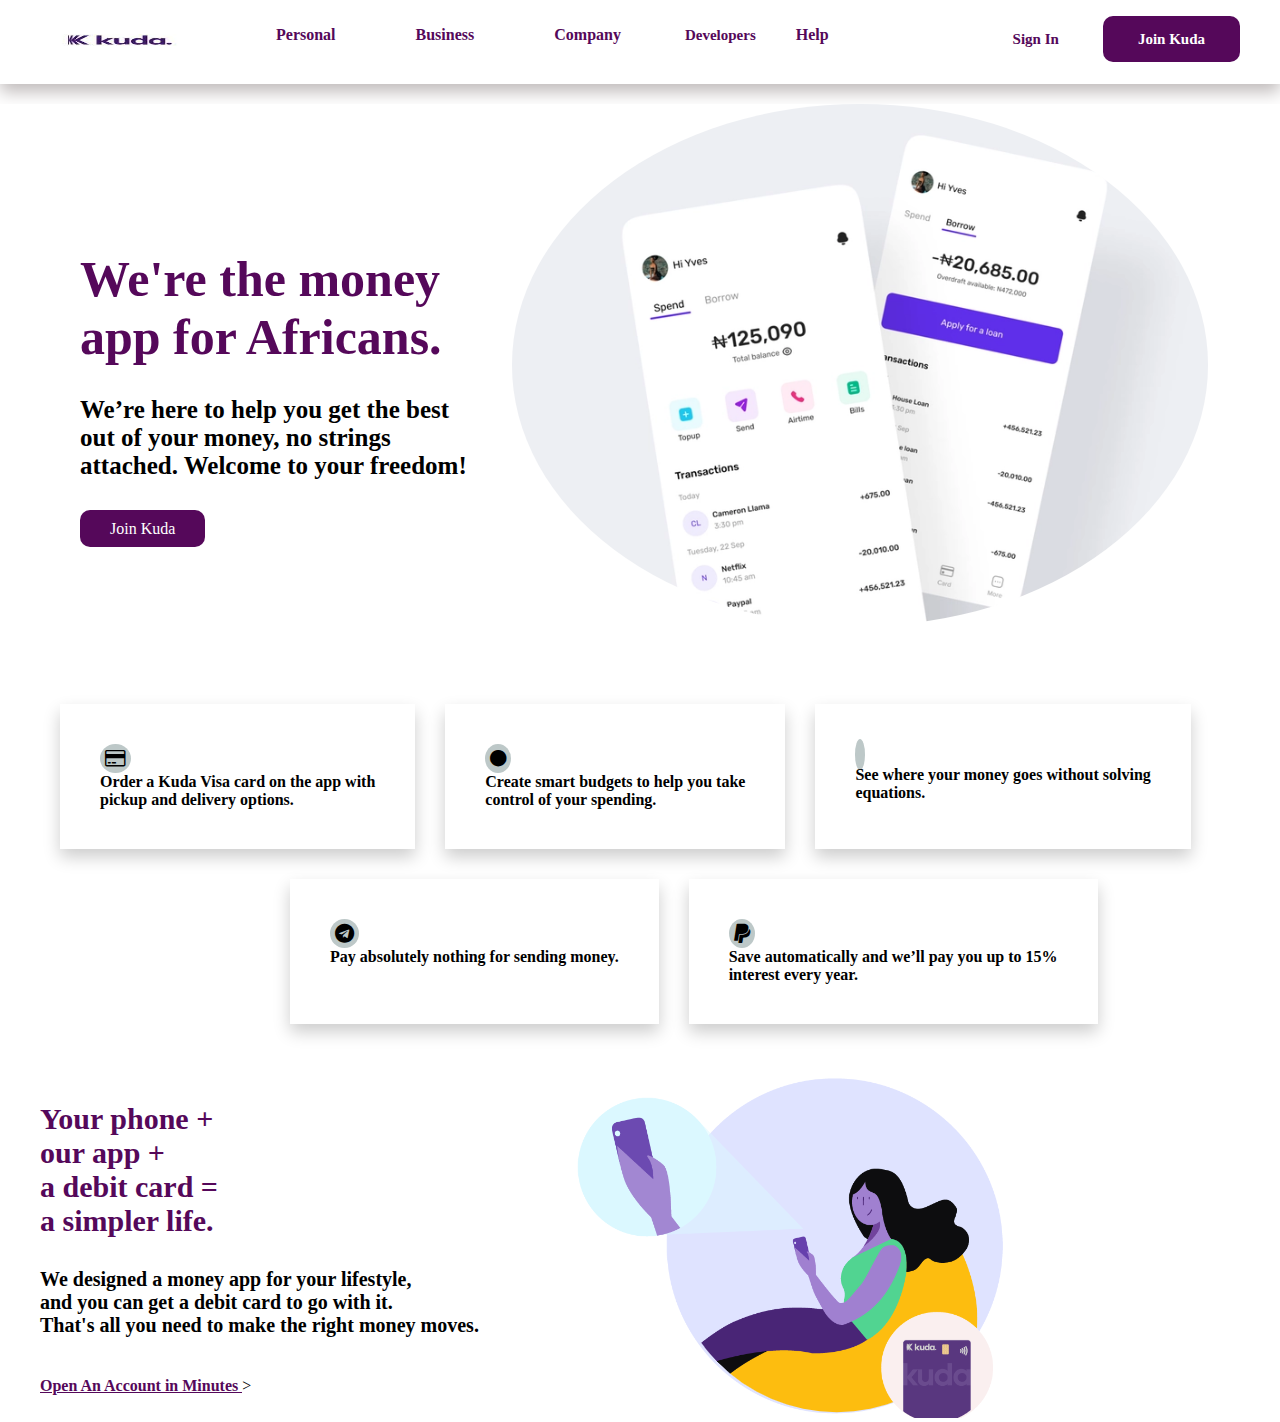
==== index.html @ 95c788d4 "first commit" ====
<!DOCTYPE html>
<html lang="en">
<head>
    <meta charset="UTF-8">
    <meta http-equiv="X-UA-Compatible" content="IE=edge">
    <meta name="viewport" content="width=device-width, initial-scale=1.0">
    <link rel="shortcut icon" href="image/logo.png" type="image/x-icon">
    <link rel="stylesheet" href="css/main.css">
    <link rel="stylesheet" href="https://use.fontawesome.com/releases/v5.8.1/css/all.css" integrity="sha384-50oBUHEmvpQ+1lW4y57PTFmhCaXp0ML5d60M1M7uH2+nqUivzIebhndOJK28anvf" crossorigin="anonymous">
    <link rel="stylesheet" href="https://cdnjs.cloudflare.com/ajax/libs/font-awesome/4.7.0/css/font-awesome.min.css">
    <title>Kuda | The Money App For Africans</title>
</head>
<body>
    <div class="container">
        <div class="header">
        <div class="logo">
           <a href=""><img src="image/logow.jpeg" alt=""></a> 
        </div>
        <div class="link">
            <div class="dropdown">
                <button class="dropbtn">Personal</button>
                <div class="dropdown-content">
                  <a href="#">Kuda Card</a>
                  <a href="#">Investments</a>
                  <a href="#">Spend</a>
                  <a>Save</a>
                 <a>Budjets</a>
                <a>Borrow</a>
                </div>
              </div>
              <div class="dropdown">
                <button class="dropbtn">Business</button>
                <div class="dropdown-content">
                  <a href="#">Discover Business</a>
                  <a href="#">Business Registration</a>
                  <a href="#">SoftPos</a>
                  
                  </div>
                </div>
                <div class="dropdown">
                    <button class="dropbtn">Company</button>
                    <div class="dropdown-content">
                      <a href="#">Blog</a>
                      <a href="#">Join Our Team</a>
                      <a href="#">About Us</a>
                      
                      </div>
                    </div>
            <a href="">Developers</a>
            <div class="dropdown">
                <button class="dropbtn">Help</button>
                <div class="dropdown-content">
                  <a href="#">Get Help</a>
                  <a href="#">Scam Awareness</a>
                  <a href="#">FAQs</a>
                  <a href="">Security</a>
                  
                  </div>
                </div>
            
        </div>
        <div class="enter">
            <a href="" class="sign">Sign In</a>
            <a href="" class="join">Join Kuda</a>
        </div>
        <div class="country">
            <img src="image/naija.png" alt="">
        </div>
    </div>

    <div class="container1">
        <div class="content">
            <h1>We're the money app for Africans.</h1>
            <h3>We’re here to help you get the best out of your money, no strings attached.
                Welcome to your freedom!</h3>
                <div class="btn"> <a href="" class="">Join Kuda</a></div>

        </div>
        <div class="image">
            <img src="image/kuda.webp" alt="">
        </div>
    </div>

    <div class="container2">
        <div id="div1" class="divc3">
            <i class="fa fa-credit-card"></i><br>
            <h4>Order a Kuda Visa card on the app with <br> pickup and delivery options.</h4>
        </div>
        <div id="div2" class="divc3">
            <i class="fa fa-circle"></i>
            <br><h4>Create smart budgets to help you take <br> control of your spending.</h4>
        </div>
        <div id="div3" class="divc3">
            <i class="fas fa-network-wired"></i><br>
            <h4>See where your money goes without solving <br> equations.</h4>
        </div>
        <div style="padding:40px 100px;"> </div>
        <div id="div4" class="divc3">
            <i class="fa fa-telegram"></i>
            <br><h4>Pay absolutely nothing for sending money.</h4>
        </div>
        <div id="div5" class="divc3">
            <i class="	fa fa-paypal"></i>
            <br><h4>Save automatically and we’ll pay you up to 15% <br> interest every year.</h4>
        </div>
    </div>
        <div class="container3">
            <div class="content">
                <h1>Your phone + <br>
                    our app + <br>
                    a debit card =  <br>
                    a simpler life.</h1>
                    <h3>We designed a money app for your lifestyle, <br> and you can get a debit card to go with it. <br> That's all you need to make the right money moves.</h3>
            <a href="">Open An Account in Minutes   </a><span> > </span>
            
                </div>
            <div class="image">
                <img src="image/kudawoman.png" alt="">
            </div>
        </div>
    </div>
</body>
</html>
---- css/main.css ----
*{
    border: 0;padding: 0; margin: 0;
    font-family: Cambria, Cochin, Georgia, Times, 'Times New Roman', serif;
    text-decoration: none; box-sizing: border-box; background-color: white;
}
.header{
    box-shadow: 0 .5rem 1rem rgb(192, 187, 187);
    display: flex; gap:40px;
}
.header .logo{
    padding-left: 20px;
}
.header .logo img{
     height: 80px;width: 200px;
}
.header .link{
    padding-top: 10px;
    flex: 1 1 40%;
}
.dropbtn {
    background-color: white;
    font-size: 15px; color: rgb(85, 8, 90);font-weight: bolder;
    padding: 16px; padding-bottom: 0;
    font-size: 16px;
    border: none; padding-right: 60px;
  }
  
  .dropdown {
    position: relative;
    display: inline-block;
  }
  
  .dropdown-content {
    display: none;
    position: absolute;
    background-color: #f1f1f1;
    min-width: 160px;
    box-shadow: 0px 8px 16px 0px rgba(0,0,0,0.2);
    z-index: 1; border-radius: 20px;
  }
  
  .dropdown-content a {
    font-size: 15px; color: black;
    padding: 12px 16px;
    text-decoration: none;
    display: block;
  }
  
  .dropdown-content a:hover {background-color: #ddd;}
  
  .dropdown:hover .dropdown-content {display: block;}
  
.header .link a{
    font-size: 15px; color: rgb(85, 8, 90);
    border-radius: 10px; font-weight: bolder;padding-right: 20px;
}
.header .enter{
    padding-top: 30px;
}
.header .enter a{
    font-size: 15px; color: rgb(85, 8, 90);font-weight: bolder;
}
.header .enter .sign{
    padding-right: 40px;
}
.header .enter .join{
    background-color: rgb(85, 8, 90);padding: 15px 35px;border-radius: 10px;
    color: white;
}
.container1{
    margin-top: 20px;
    display: flex;
    gap:30px;
}
.container1 .content{
    margin: auto; padding-left: 80px;
}
.container1 .content h1{
    font-size: 50px; color:  rgb(85, 8, 90); padding-bottom: 30px;
}
.container1 .content h3{
    font-size: 25px; padding-bottom: 40px;
}
.container1 .content .btn a{
    background-color: rgb(85, 8, 90); color: white; padding: 10px 30px;
    border-radius: 10px;
    
}
.container1 .image img{
    border-radius: 50%;
    height: 90%;
}
.container2{
    display: flex;
    gap: 30px; flex-wrap: wrap; padding: 20px; padding-left: 60px;
}

.container2 .divc3{
    box-shadow: 0px 8px 16px 0px rgba(0,0,0,0.2);
    background-color: #fff;
    padding: 40px;
}
.container2 .divc3 i{
    background-color: rgb(189, 200, 200); padding: 5px; border-radius: 50%; font-size: larger;
}
.container3{
    margin-top: 30px;
    display: flex;
    gap:30px;
}
.container3 .content{
    margin: auto 40px;

}
.container3 .content h1{
    font-size: 30px; color:  rgb(85, 8, 90); padding-bottom: 30px;
}
.container3 .content h3{
    font-size: 20px; padding-bottom: 40px;
}
.container3 .content a{
    color:  rgb(85, 8, 90);
    text-decoration:underline; font-weight: bolder;
}
.container3 .image{
 padding-right: 40px;
}
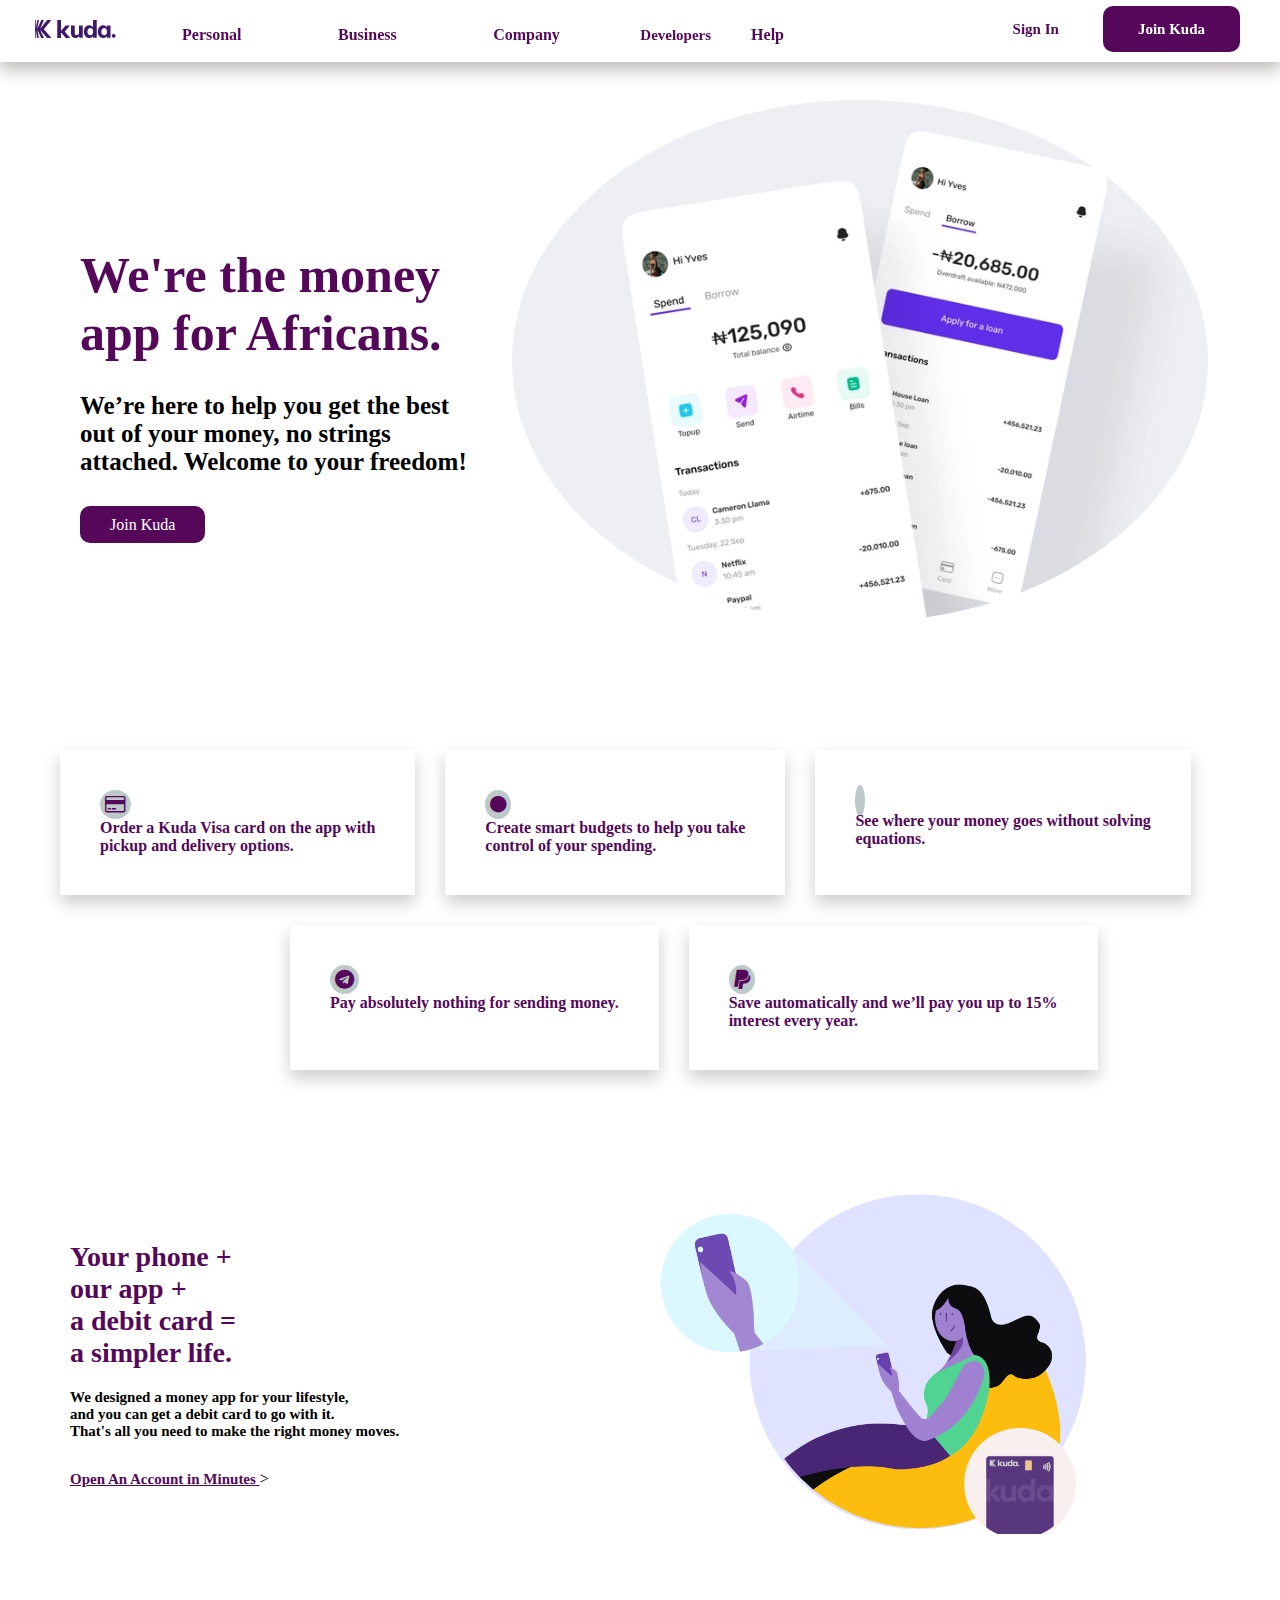
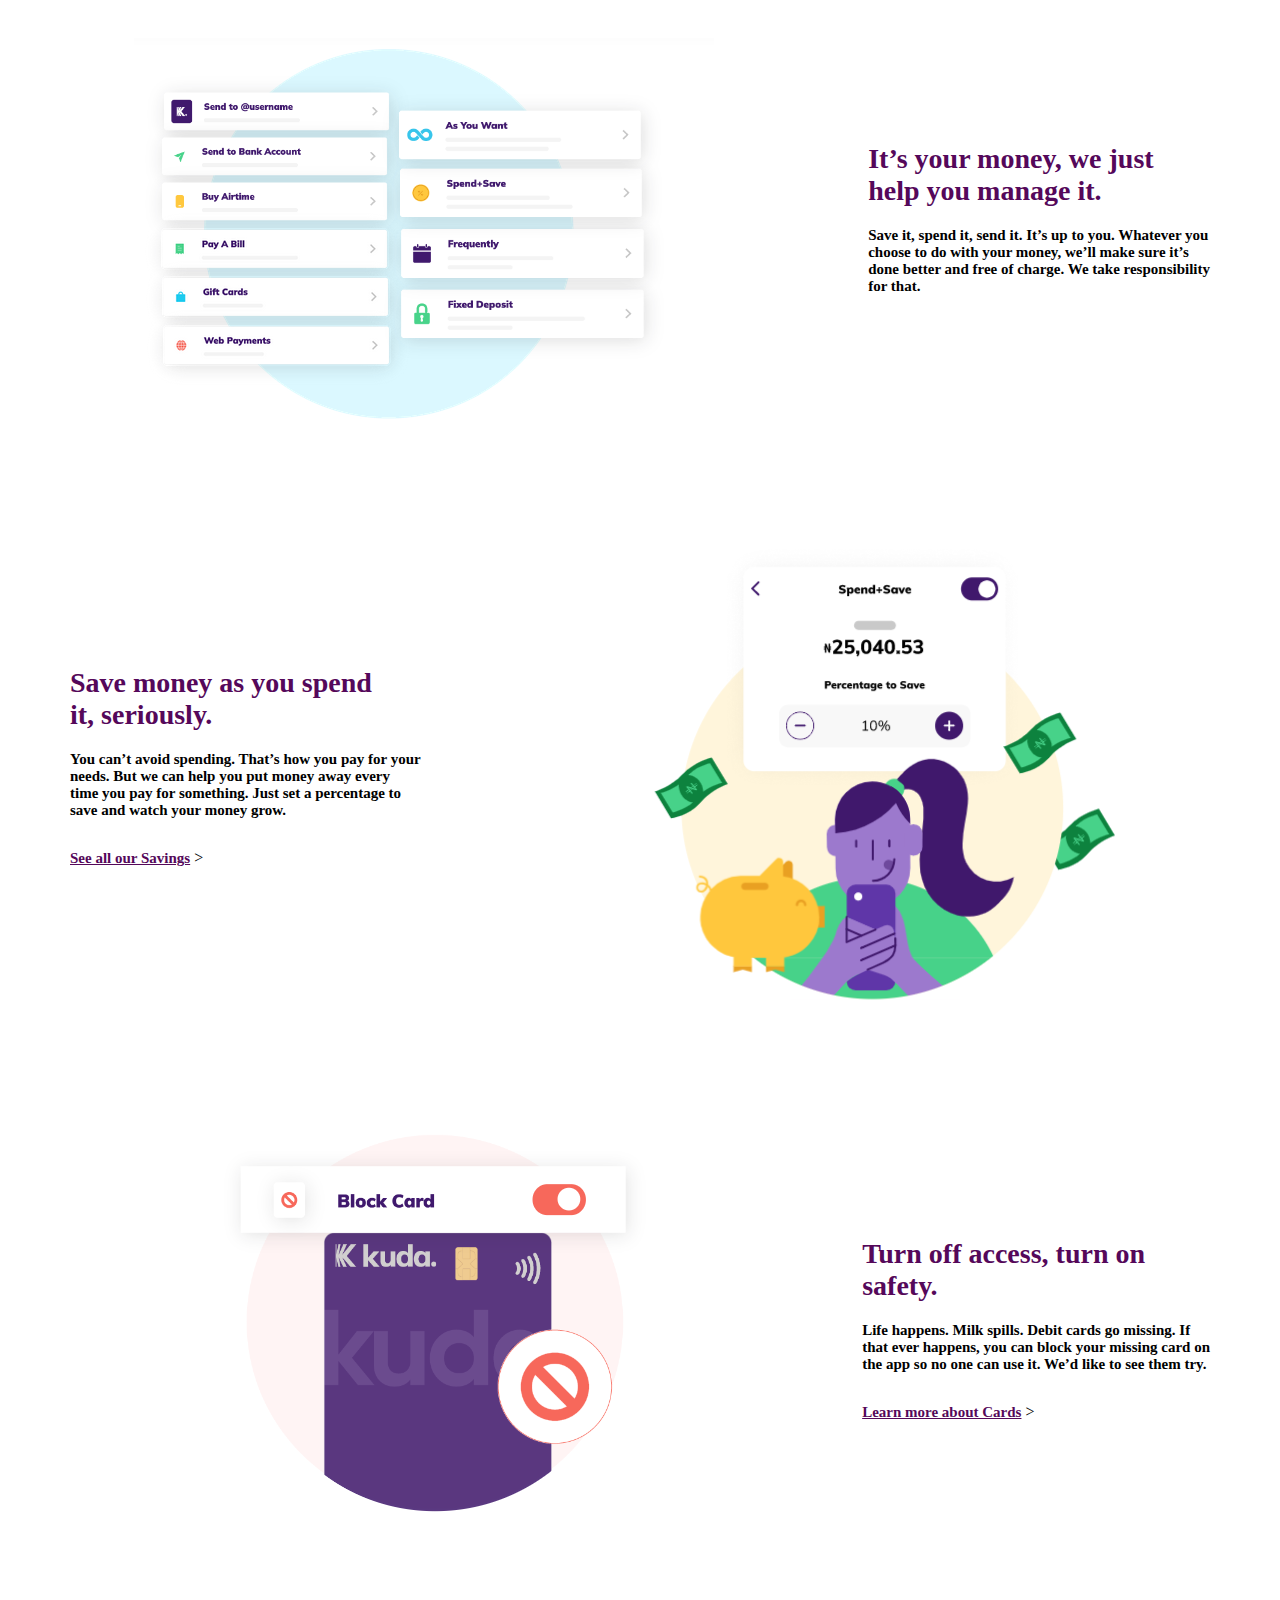
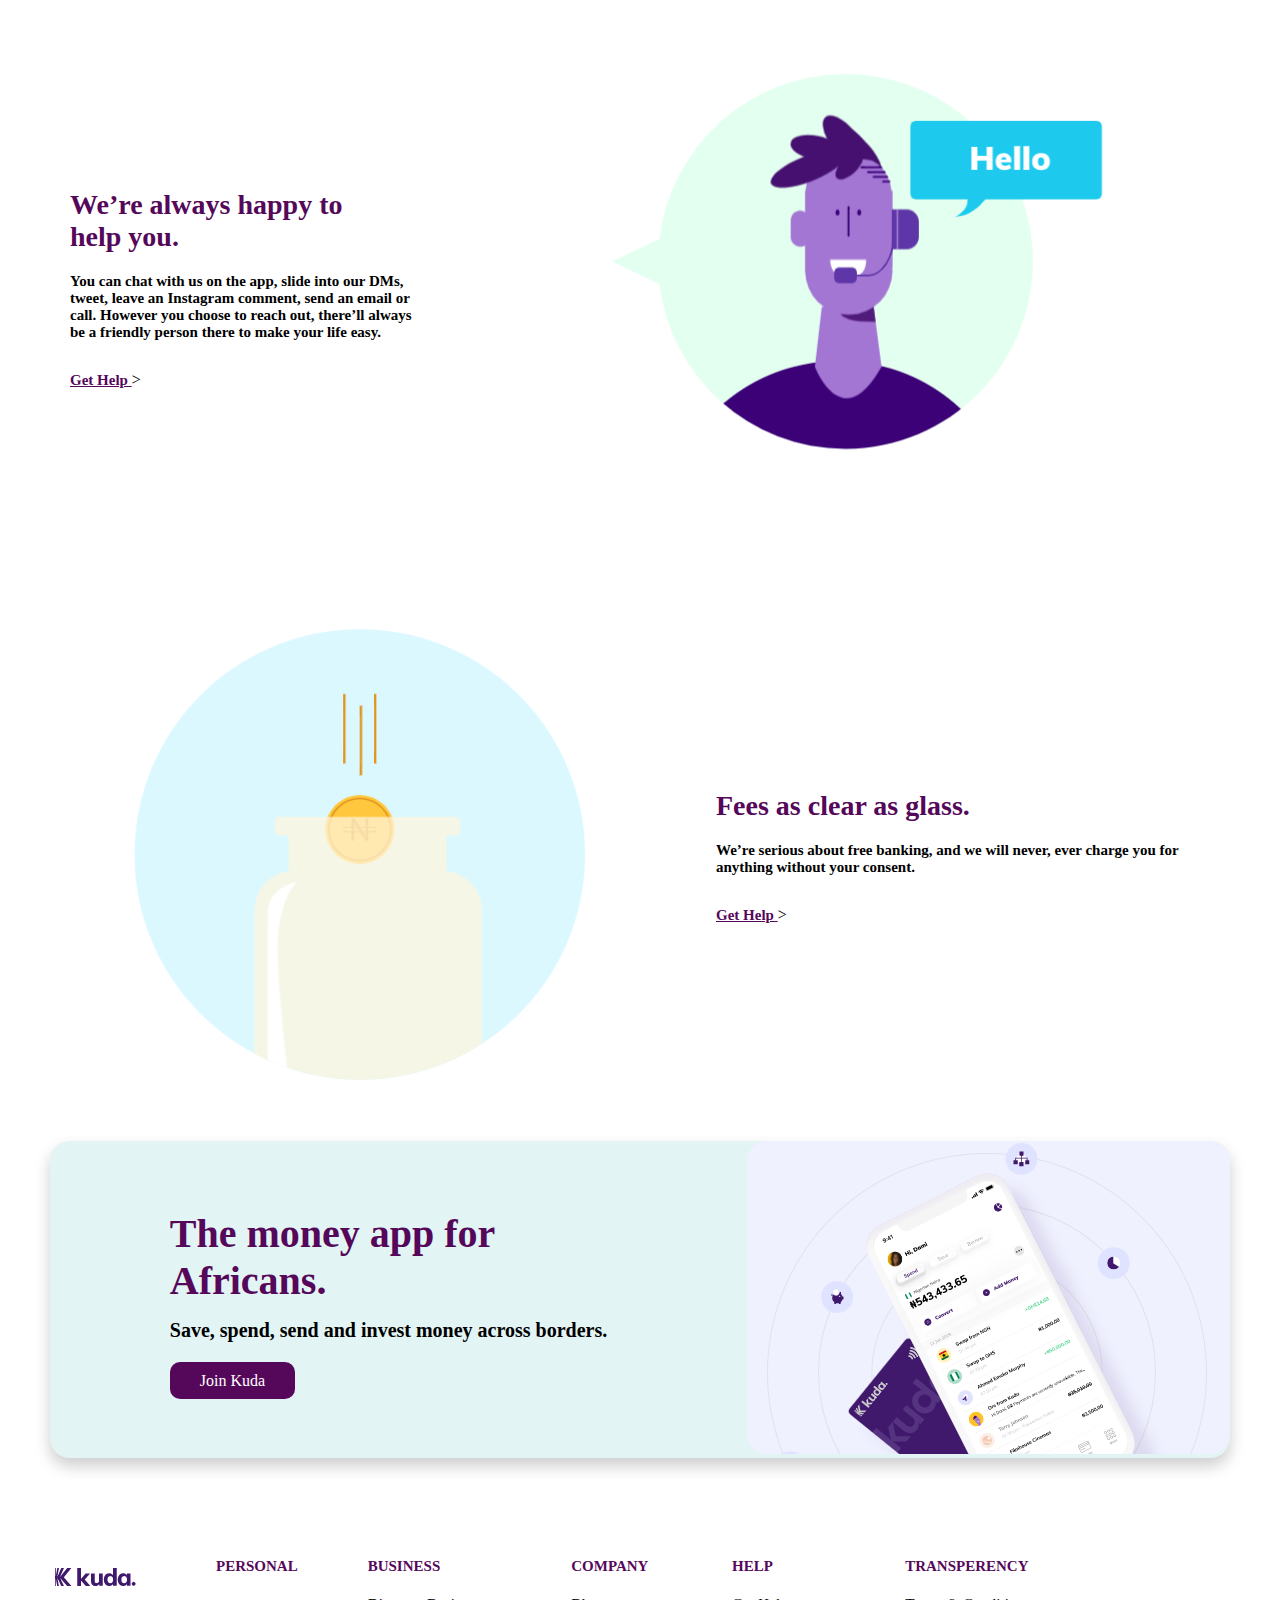
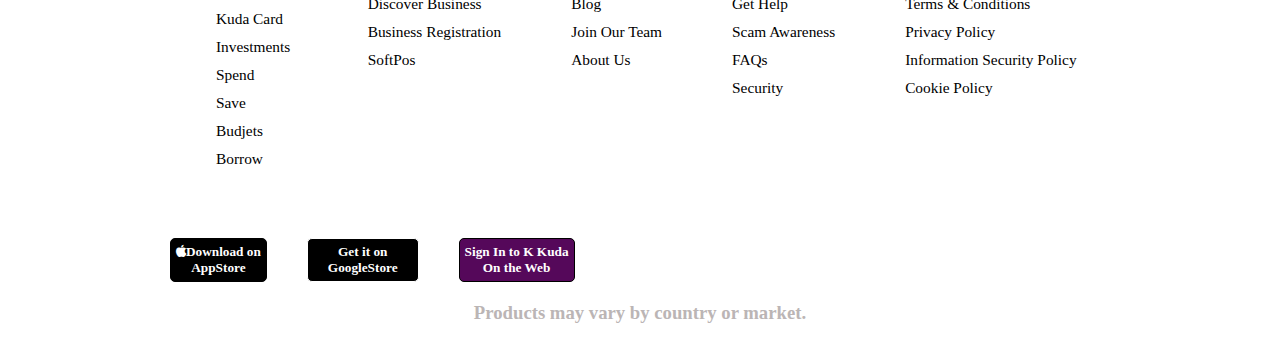
==== commit a75c6c53: "first commit" ====
--- a/index.html
+++ b/index.html
@@ -14,11 +14,11 @@
     <div class="container">
         <div class="header">
         <div class="logo">
-           <a href=""><img src="image/logow.jpeg" alt=""></a> 
+           <a href=""><img src="image/klogo.png" alt=""></a> 
         </div>
         <div class="link">
             <div class="dropdown">
-                <button class="dropbtn">Personal</button>
+                <button class="dropbtn">Personal  <i class="fas fa-caret-down"></i></button>
                 <div class="dropdown-content">
                   <a href="#">Kuda Card</a>
                   <a href="#">Investments</a>
@@ -29,7 +29,7 @@
                 </div>
               </div>
               <div class="dropdown">
-                <button class="dropbtn">Business</button>
+                <button class="dropbtn">Business <i class="fas fa-caret-down"></i></button>
                 <div class="dropdown-content">
                   <a href="#">Discover Business</a>
                   <a href="#">Business Registration</a>
@@ -38,7 +38,7 @@
                   </div>
                 </div>
                 <div class="dropdown">
-                    <button class="dropbtn">Company</button>
+                    <button class="dropbtn">Company <i class="fas fa-caret-down"></i></button>
                     <div class="dropdown-content">
                       <a href="#">Blog</a>
                       <a href="#">Join Our Team</a>
@@ -48,7 +48,7 @@
                     </div>
             <a href="">Developers</a>
             <div class="dropdown">
-                <button class="dropbtn">Help</button>
+                <button class="dropbtn">Help <i class="fas fa-caret-down"></i></button>
                 <div class="dropdown-content">
                   <a href="#">Get Help</a>
                   <a href="#">Scam Awareness</a>
@@ -118,6 +118,129 @@
                 <img src="image/kudawoman.png" alt="">
             </div>
         </div>
-    </div>
+        <div class="container3">
+            <div class="image" >
+                <img src="image/kuda4.png" alt="">
+            </div>
+            <div class="content">
+                <h1>It’s your money, we just <br> help you manage it.</h1>
+                    <h3>Save it, spend it, send it. It’s up to you.  Whatever you <br>choose to do with your money, we’ll make sure it’s<br> done better and free of charge. We take responsibility <br>for that.</h3>
+            </div>
+           </div>
+           <div class="container3">
+            <div class="content">
+                <h1>Save money as you spend <br> it, seriously.</h1>
+                    <h3>You can’t avoid spending. That’s how you pay for your<br>  needs. But we can help you put money away every <br> time you pay for something. Just set a percentage to <br> save and watch your money grow.</h3>
+            <a href=""> See all our Savings</a><span> > </span>
+            
+                </div>
+            <div class="image">
+                <img src="image/kuda5.png" alt="">
+            </div>
+        </div>
+        <div class="container3">
+            <div class="image">
+                <img src="image/kuda6.png" alt="">
+            </div>
+            <div class="content">
+                <h1>Turn off access, turn on <br> safety.</h1>
+                    <h3>Life happens. Milk spills. Debit cards go missing. If <br> that ever happens, you can block your missing card on <br> the app so no one can use it. We’d like to see them try.</h3>
+                    <a href=""> Learn more about Cards</a><span> > </span>
+                </div>
+           </div>
+           <div class="container3">
+            <div class="content">
+                <h1>We’re always happy to <br> help you.</h1>
+                    <h3>You can chat with us on the app, slide into our DMs,<br>tweet, leave an Instagram comment, send an email or<br> call. However you choose to reach out, there’ll always<br> be a friendly person there to make your life easy.</h3>
+                    <a href="">Get Help   </a><span> > </span>
+                
+                </div>
+            <div class="image">
+                <img src="image/kuda7.png" alt="">
+            </div>
+        </div>
+        <div class="container3">
+            <div class="image" >
+                <img src="image/kuda8.png" alt="">
+            </div>
+            <div class="content">
+                <h1>Fees as clear as glass.</h1>
+                    <h3>We’re serious about free banking, and we will never, ever charge you for anything without your consent.</h3>
+                    <a href="">Get Help   </a><span> > </span>
+                
+                </div>
+            </div>
+                <div class="container4">
+                    <div class="content">
+                        <h1>The money app for <br> Africans.</h1>
+                        <h4>Save, spend, send and invest money across borders.</h4>
+                        <div class="btn"> <a href="" class="">Join Kuda</a></div>
+                    </div>
+                    <div class="image">
+                        <img src="image/moa2.png" alt="">
+                    </div>
+                </div>
+                    <div class="footer">
+                        <div class="logo">
+                            <a href=""><img src="image/klogo.png" alt=""></a> 
+                         </div>
+                        <div class="help">
+                            <h1>Personal</h1><br>
+                            <ul>
+                                <a href="#"><li> Kuda Card</li></a>
+                                <a href="#"><li>Investments</li></a>
+                                <a href="#"><li>Spend</li></a>
+                                <a><li>Save</li></a>
+                               <a><li>Budjets</li></a>
+                              <a><li>Borrow</li></a>
+                            </ul>
+                
+                        </div>
+                        <div class="about">
+                            <h1>Business</h1>
+                            <ul>
+                                <a href="#"><li> Discover Business</li></a>
+                                <a href="#"><li>Business Registration</li></a>
+                                <a href="#"><li>SoftPos</li></a>
+                            </ul>
+                
+                        </div>
+                        <div class="money">
+                            <h1>Company</h1>
+                            <ul>
+                                <a href="#"><li> Blog</li></a>
+                                <a href="#"><li>Join Our Team</li></a>
+                                <a href="#"><li>About Us</li></a>
+                        </ul>
+                
+                        </div>
+                        <div class="international" >
+                            <h1>Help</h1>
+                            <ul>
+                                <a href="#"><li> Get Help</li></a>
+                                <a href="#"><li>Scam Awareness</li></a>
+                                <a href="#"><li>FAQs</li></a>
+                                <a href=""><li>Security</li></a>
+                                </ul>
+                            </div>
+                            <div class="international" >
+                                <h1>Transperency</h1>
+                                <ul>
+                                    <a href="#"><li> Terms & Conditions</li></a>
+                                    <a href="#"><li>Privacy Policy</li></a>
+                                    <a href="#"><li>Information Security Policy</li></a>
+                                    <a href=""><li>Cookie Policy</li></a>
+                                    </ul>
+                                </div>
+                                </div>
+                                <div style="display:flex;padding-left:150px;">
+                                
+                                <h5 style="border: 1px solid black;margin:20px;border-radius:5px;text-align:center ;background-color:black;padding:5px;"><a href="" style="color:white;"><i class="fa fa-apple" ></i>Download on <br>AppStore</a></h5>
+                                    <h5 style="border: 1px solid white;margin:20px;border-radius:5px;text-align:center;background-color:black;padding:5px 20px;"><a href="" style="color:white;"><i class="fab fa-google-play" ></i>Get it on <br>GoogleStore</a></h5>
+                                    <h5 style="border: 1px solid black;margin:20px;border-radius:5px;text-align:center ;background-color: rgb(85, 8, 90);padding:5px;"><a href="" style="color:white;"><i class="fas fa-fire-alt" ></i>Sign In to K Kuda<br>On the Web</a></h5>
+                                 </div>
+                                    <h3 style="color: #bbb5b5;text-align:center;padding-bottom:30px">Products may vary by country or market.</h3>
+                    
+        </div>
 </body>
 </html>--- a/css/main.css
+++ b/css/main.css
@@ -1,127 +1,239 @@
-*{
-    border: 0;padding: 0; margin: 0;
+* {
+    border: 0;
+    padding: 0;
+    margin: 0;
     font-family: Cambria, Cochin, Georgia, Times, 'Times New Roman', serif;
-    text-decoration: none; box-sizing: border-box; background-color: white;
-}
-.header{
+    text-decoration: none;
+    box-sizing: border-box;
+  
+}
+
+.header {
+    position: fixed;
+    padding-top: 10px;
+    padding-bottom: 10px;
     box-shadow: 0 .5rem 1rem rgb(192, 187, 187);
-    display: flex; gap:40px;
-}
-.header .logo{
+    display: flex;
+    gap: 40px;
+    width: 100%;background-color: white;
+}
+
+.header .logo {
     padding-left: 20px;
 }
-.header .logo img{
-     height: 80px;width: 200px;
-}
-.header .link{
-    padding-top: 10px;
+
+.header .link {
+    padding-top: 0px;
     flex: 1 1 40%;
 }
+
 .dropbtn {
     background-color: white;
-    font-size: 15px; color: rgb(85, 8, 90);font-weight: bolder;
-    padding: 16px; padding-bottom: 0;
+    font-size: 15px;
+    color: rgb(85, 8, 90);
+    font-weight: bolder;
+    padding: 16px;
+    padding-bottom: 0;
     font-size: 16px;
-    border: none; padding-right: 60px;
-  }
-  
-  .dropdown {
+    border: none;
+    padding-right: 60px;
+}
+
+.dropdown {
     position: relative;
     display: inline-block;
-  }
-  
-  .dropdown-content {
+}
+
+.dropdown-content {
     display: none;
     position: absolute;
     background-color: #f1f1f1;
     min-width: 160px;
-    box-shadow: 0px 8px 16px 0px rgba(0,0,0,0.2);
-    z-index: 1; border-radius: 20px;
-  }
-  
-  .dropdown-content a {
-    font-size: 15px; color: black;
+    box-shadow: 0px 8px 16px 0px rgba(0, 0, 0, 0.2);
+    z-index: 1;
+    border-radius: 20px;
+}
+
+.dropdown-content a {
+    font-size: 15px;
+    color: black;
     padding: 12px 16px;
     text-decoration: none;
     display: block;
-  }
-  
-  .dropdown-content a:hover {background-color: #ddd;}
-  
-  .dropdown:hover .dropdown-content {display: block;}
-  
-.header .link a{
-    font-size: 15px; color: rgb(85, 8, 90);
-    border-radius: 10px; font-weight: bolder;padding-right: 20px;
-}
-.header .enter{
-    padding-top: 30px;
-}
-.header .enter a{
-    font-size: 15px; color: rgb(85, 8, 90);font-weight: bolder;
-}
-.header .enter .sign{
+}
+
+.dropdown-content a:hover {
+    background-color: #ddd;
+}
+
+.dropdown:hover .dropdown-content {
+    display: block;
+}
+
+.header .link a {
+    font-size: 15px;
+    color: rgb(85, 8, 90);
+    border-radius: 10px;
+    font-weight: bolder;
+    padding-right: 20px;
+}
+
+.header .enter {
+    padding-top: 10px;
+}
+
+.header .enter a {
+    font-size: 15px;
+    color: rgb(85, 8, 90);
+    font-weight: bolder;
+}
+
+.header .enter .sign {
     padding-right: 40px;
 }
-.header .enter .join{
-    background-color: rgb(85, 8, 90);padding: 15px 35px;border-radius: 10px;
+
+.header .enter .join {
+    background-color: rgb(85, 8, 90);
+    padding: 15px 35px;
+    border-radius: 10px;
     color: white;
 }
-.container1{
-    margin-top: 20px;
-    display: flex;
-    gap:30px;
-}
-.container1 .content{
-    margin: auto; padding-left: 80px;
-}
-.container1 .content h1{
-    font-size: 50px; color:  rgb(85, 8, 90); padding-bottom: 30px;
-}
-.container1 .content h3{
-    font-size: 25px; padding-bottom: 40px;
-}
-.container1 .content .btn a{
-    background-color: rgb(85, 8, 90); color: white; padding: 10px 30px;
+
+.container1 {
+    padding-top: 100px;
+    display: flex;
+    gap: 30px;
+}
+
+.container1 .content {
+    margin: auto;
+    padding-left: 80px;
+}
+
+.container1 .content h1 {
+    font-size: 50px;
+    color: rgb(85, 8, 90);
+    padding-bottom: 30px;
+}
+
+.container1 .content h3 {
+    font-size: 25px;
+    padding-bottom: 40px;
+}
+
+.content .btn a {
+    background-color: rgb(85, 8, 90);
+    color: white;
+    padding: 10px 30px;
     border-radius: 10px;
-    
-}
-.container1 .image img{
+
+}
+
+.container1 .image img {
     border-radius: 50%;
     height: 90%;
 }
-.container2{
-    display: flex;
-    gap: 30px; flex-wrap: wrap; padding: 20px; padding-left: 60px;
-}
-
-.container2 .divc3{
-    box-shadow: 0px 8px 16px 0px rgba(0,0,0,0.2);
+
+.container2 {
+    display: flex;
+    gap: 30px;
+    flex-wrap: wrap;
+    padding: 70px 20px;
+    padding-left: 60px;
+}
+
+.container2 .divc3 {
+    box-shadow: 0px 8px 16px 0px rgba(0, 0, 0, 0.2);
     background-color: #fff;
     padding: 40px;
-}
-.container2 .divc3 i{
-    background-color: rgb(189, 200, 200); padding: 5px; border-radius: 50%; font-size: larger;
-}
-.container3{
-    margin-top: 30px;
-    display: flex;
-    gap:30px;
-}
-.container3 .content{
+    color: rgb(85, 8, 90);
+}
+
+.container2 .divc3 i {
+    background-color: rgb(189, 200, 200);
+    padding: 5px;
+    border-radius: 50%;
+    font-size: larger;
+
+}
+
+.container3 {
+
+    display: flex;
+    padding: 50px 30px;
+    gap: 30px;
+}
+
+.container3 .content {
     margin: auto 40px;
 
 }
-.container3 .content h1{
-    font-size: 30px; color:  rgb(85, 8, 90); padding-bottom: 30px;
-}
-.container3 .content h3{
-    font-size: 20px; padding-bottom: 40px;
-}
-.container3 .content a{
-    color:  rgb(85, 8, 90);
-    text-decoration:underline; font-weight: bolder;
-}
-.container3 .image{
- padding-right: 40px;
-}
+
+.container3 .content h1 {
+    font-size: 28px;
+    color: rgb(85, 8, 90);
+    padding-bottom: 20px;
+}
+
+.container3 .content h3 {
+    font-size: 15px;
+    padding-bottom: 30px;
+}
+
+.container3 .content a {
+    color: rgb(85, 8, 90);
+    text-decoration: underline;
+    font-weight: bolder;
+    font-size: 15px;
+}
+
+.container3 .image {
+    padding-right: 50px;
+    padding-left: 70px;
+    margin: auto;
+}
+
+.container4 {
+    display: flex;
+    gap: 20px; margin:  auto 50px; background-color:#e3f4f4;border-radius: 20px;
+    box-shadow: 0px 8px 16px 0px rgba(0, 0, 0, 0.2); margin-bottom: 30px;
+}
+
+.container4 .content {
+    margin: auto;
+}
+
+.container4 .content h1 {
+    font-size: 40px; font-weight: bold;
+    color: rgb(85, 8, 90);
+    padding-bottom: 15px;
+}
+
+.container4 .content h4 {
+    font-size: 20px;
+    padding-bottom: 30px;
+}
+.container4 .image img{
+    border-radius: 20px;
+    
+}
+.footer{
+    display: flex;
+    gap: 70px;
+    padding: 40px;
+    font-size: 80%; margin-top: 60px;
+}
+.footer h1{
+    text-transform: uppercase;
+    padding-bottom: 20px;
+    color: rgb(85, 8, 90);
+    font-size: 15px;
+}
+
+.footer ul li{
+    list-style-type: none;
+    font-size: larger;
+    color: black;
+    padding-bottom: 10px;
+}
+
